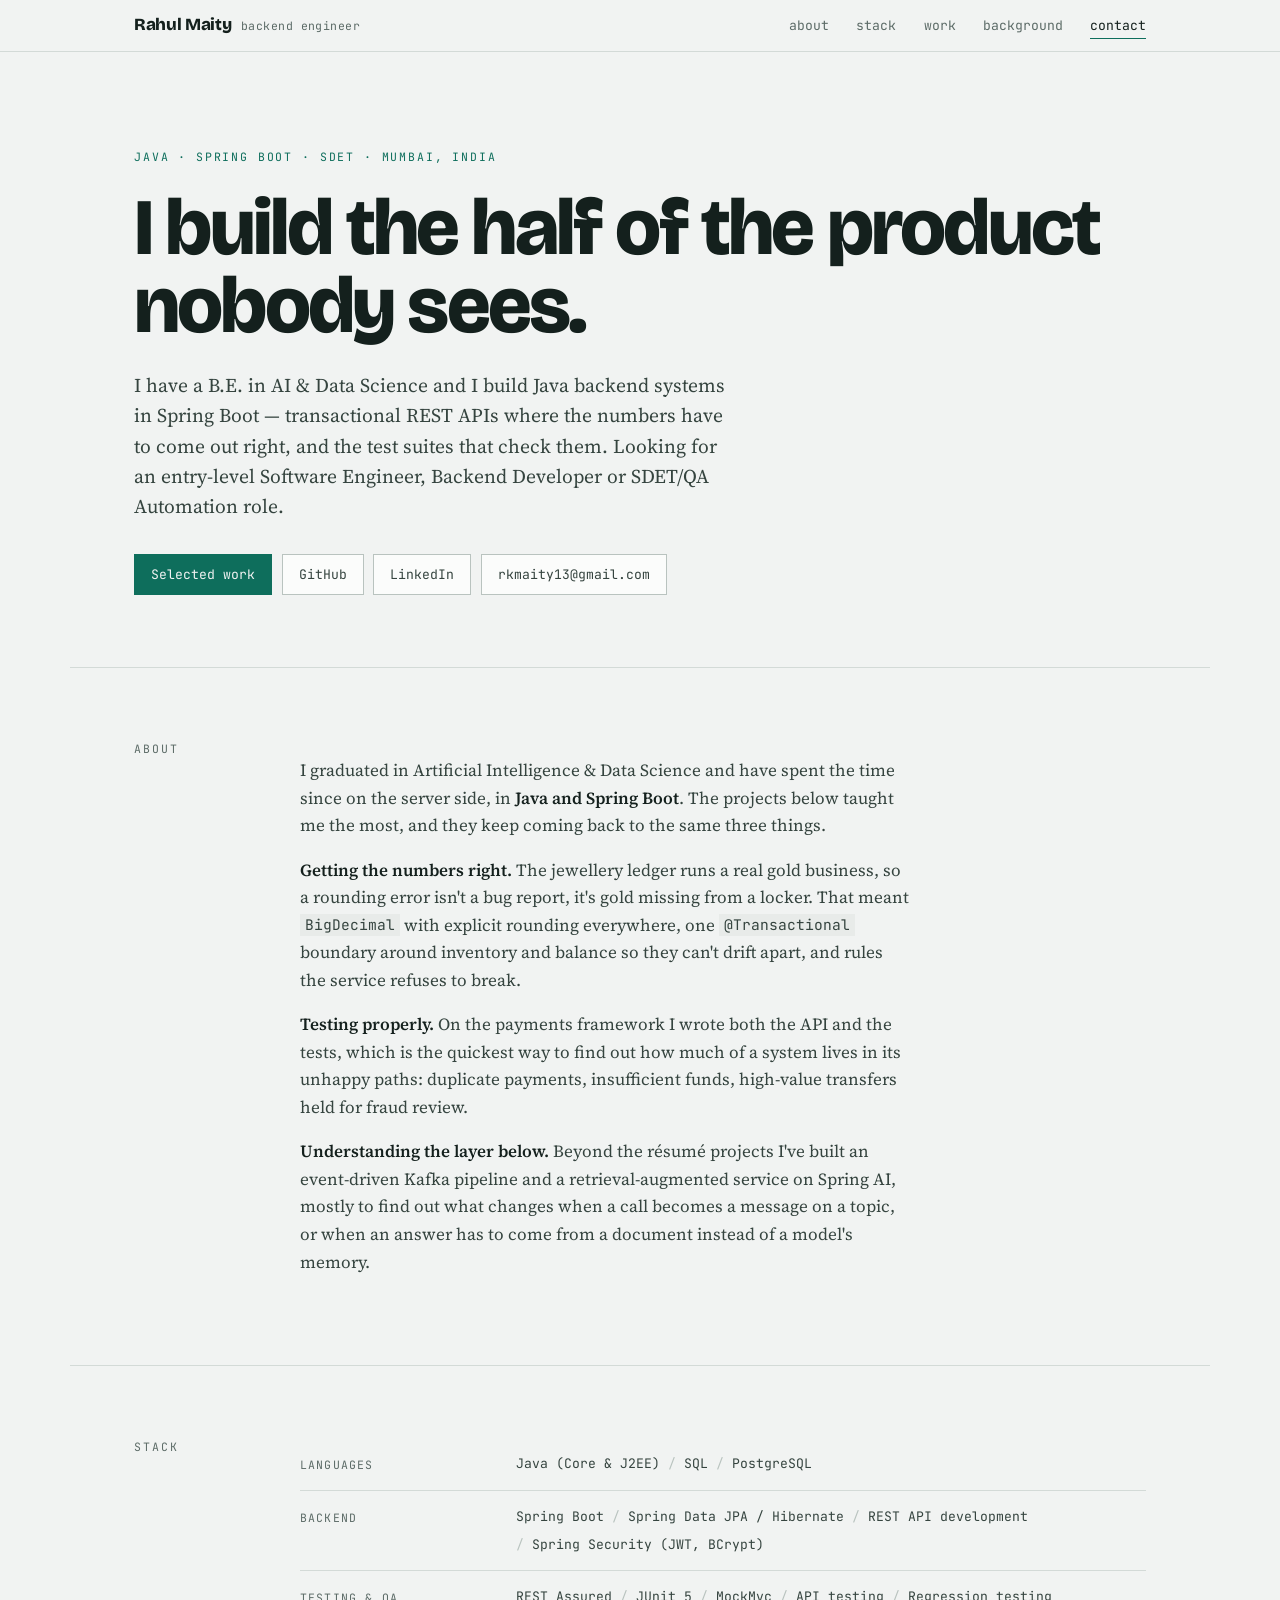
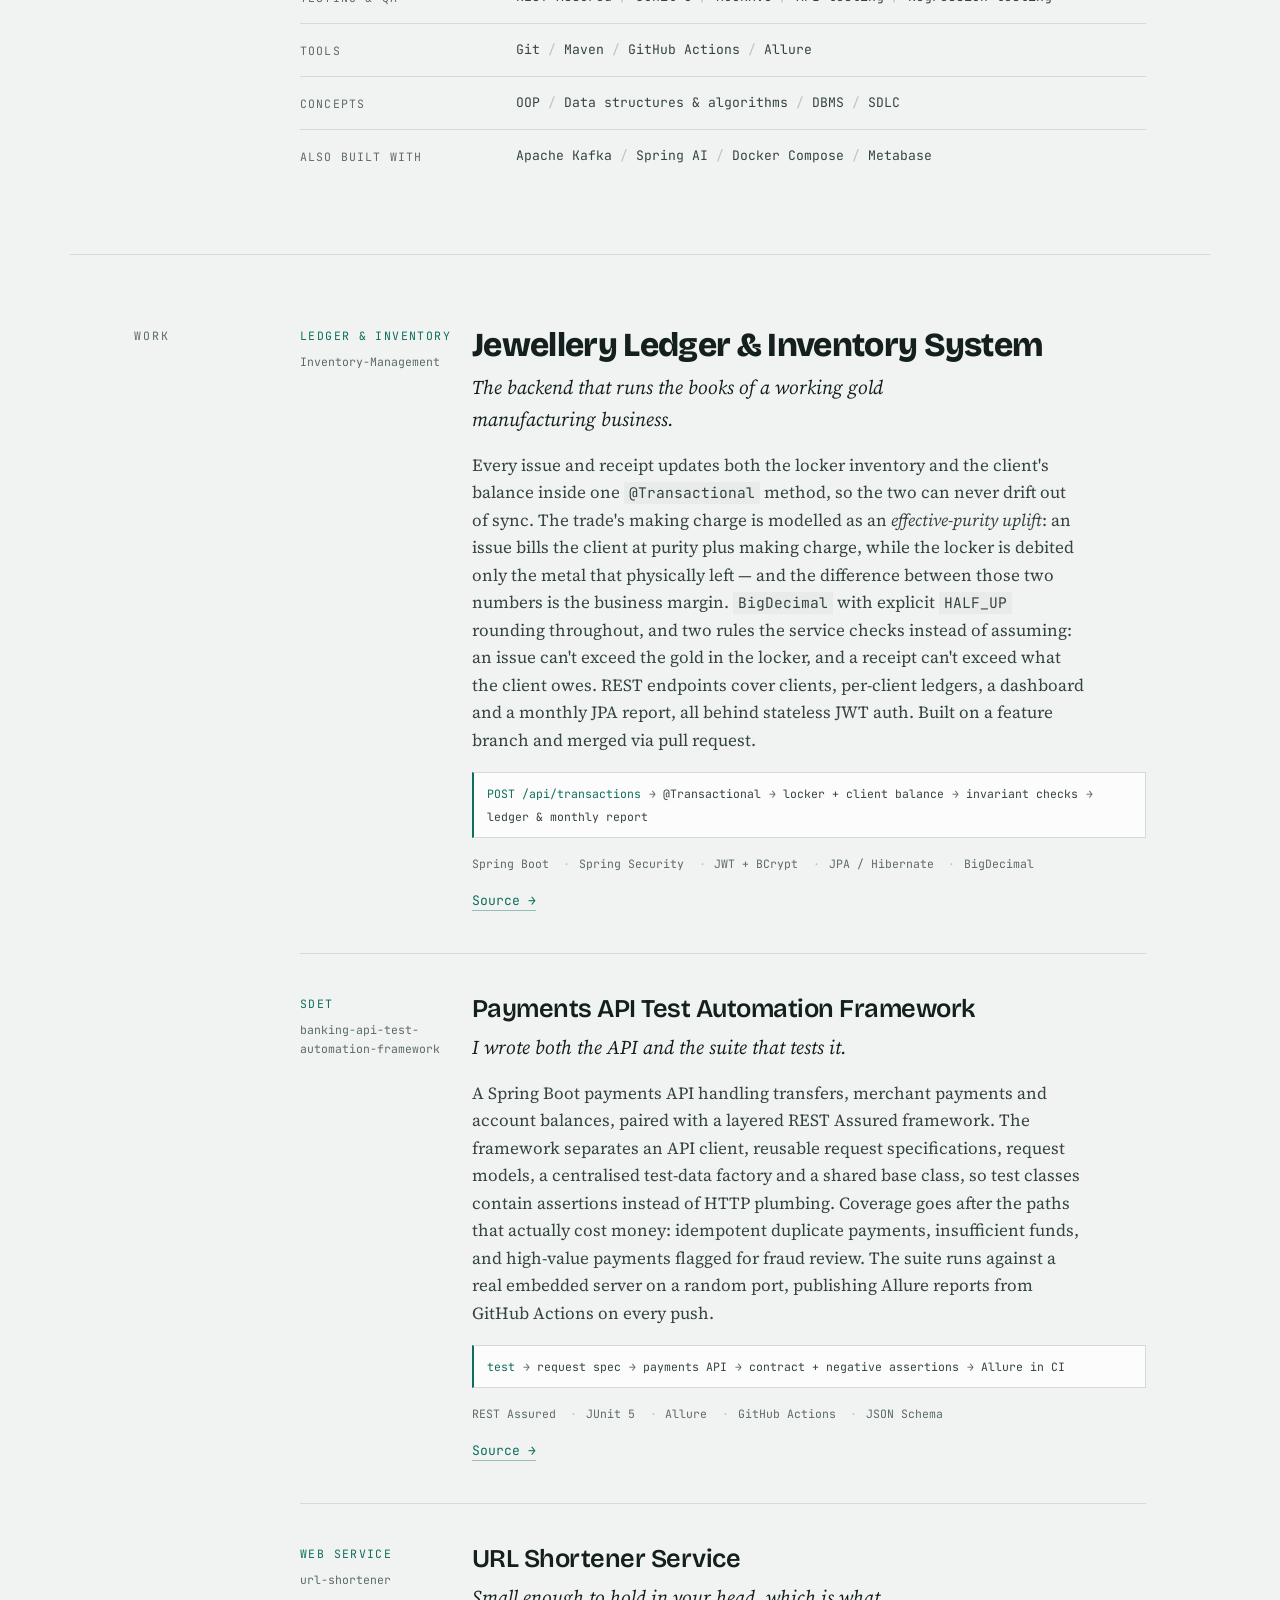
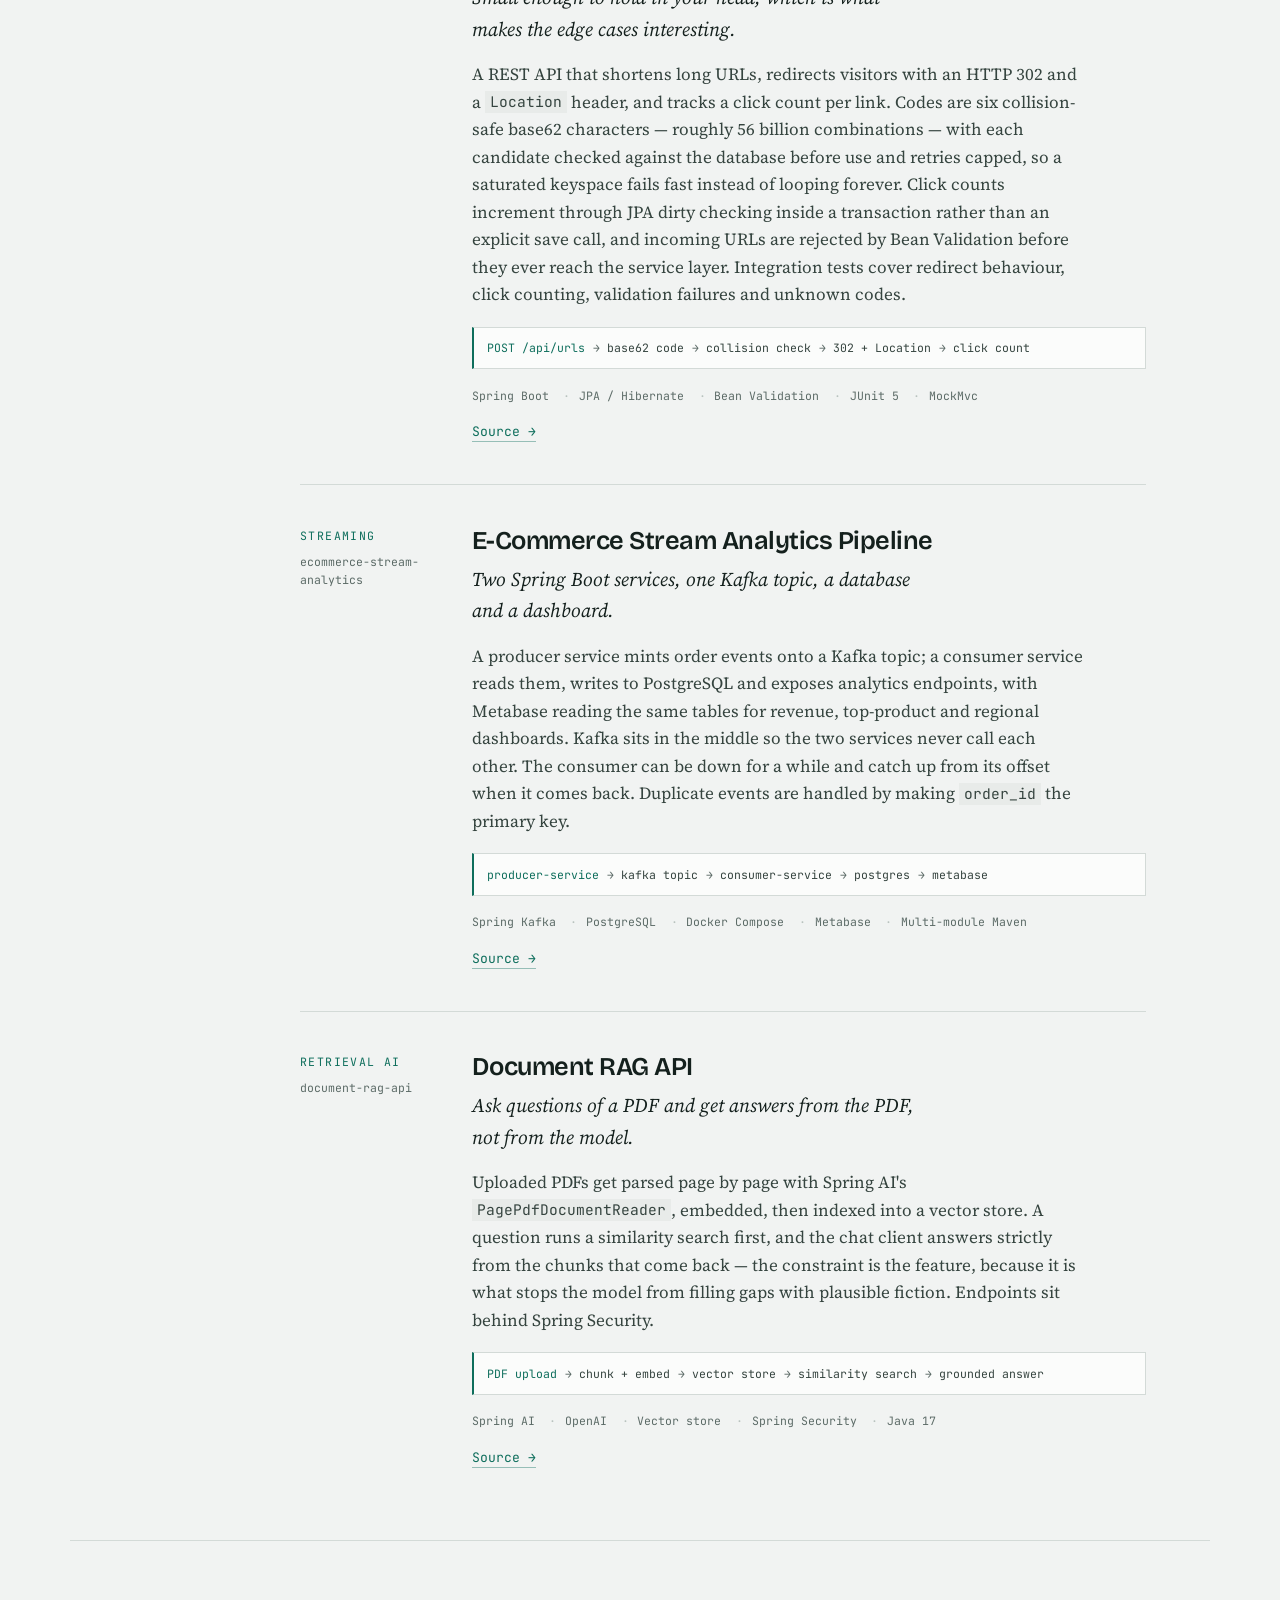
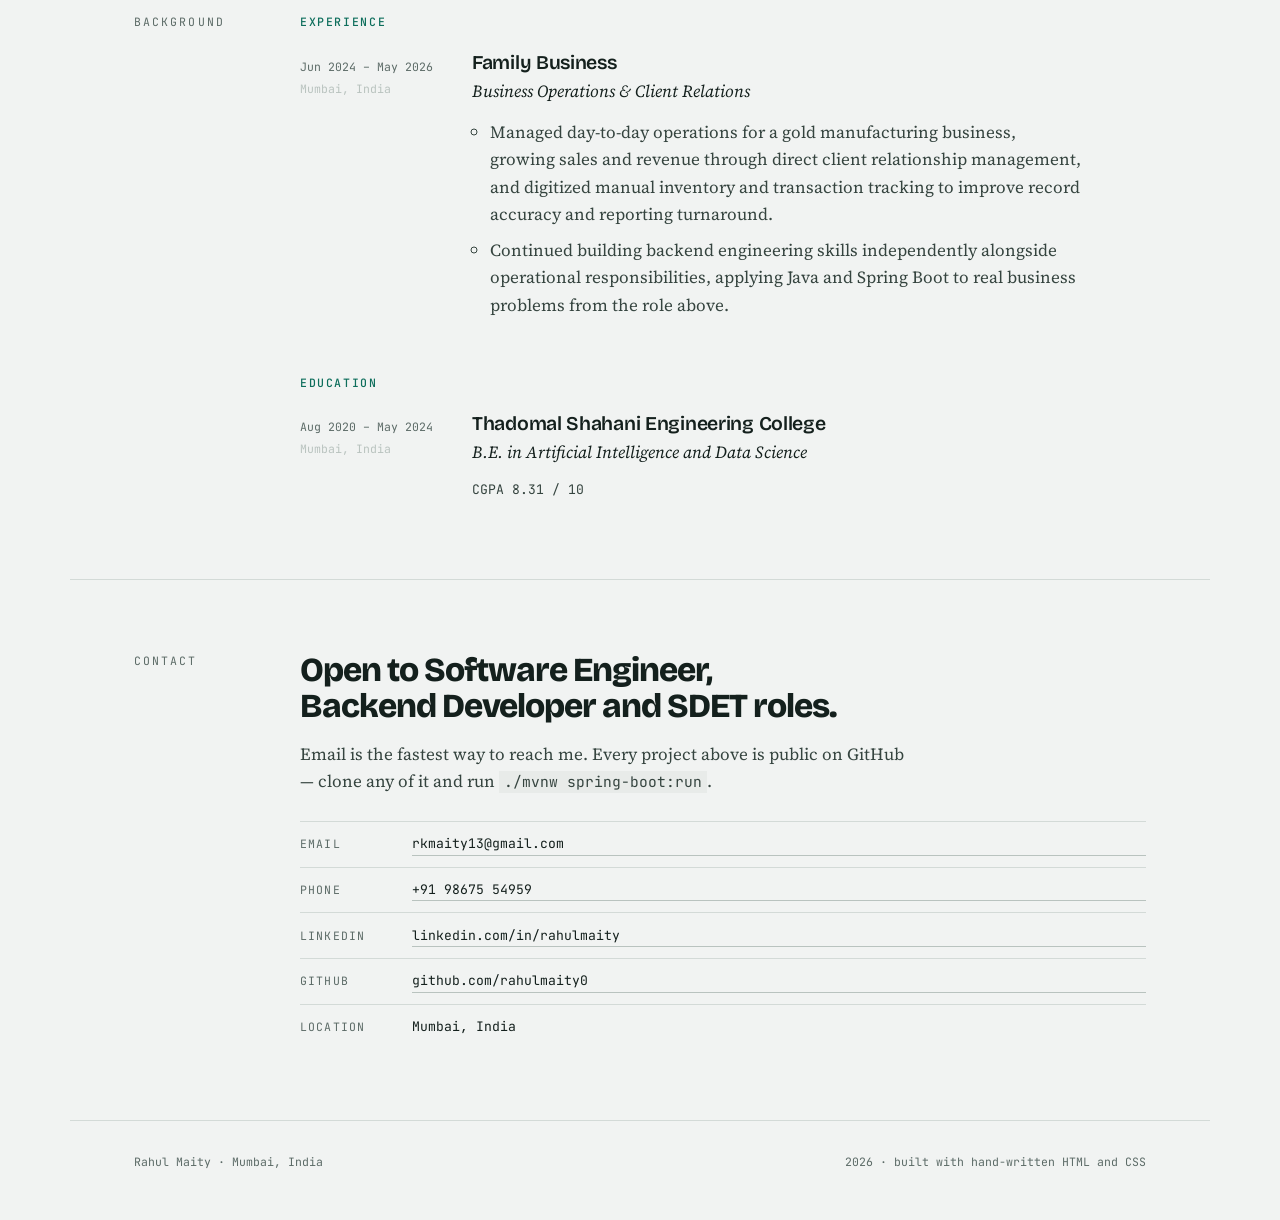
==== alt-pine/index.html @ 922d9714 "Portfolio website Static site - HTML, CSS and a little JavaScript, no build step. Dark by default wi" ====
<!doctype html>
<html lang="en">
<head>
<meta charset="utf-8">
<meta name="viewport" content="width=device-width, initial-scale=1">
<title>Rahul Maity — Backend Engineer</title>
<meta name="description" content="Rahul Maity — B.E. in AI &amp; Data Science, Mumbai. Java and Spring Boot backend systems, REST APIs, and the REST Assured test frameworks that verify them. Seeking Software Engineer, Backend Developer or SDET roles.">
<meta property="og:title" content="Rahul Maity — Backend Engineer">
<meta property="og:description" content="Java · Spring Boot · REST APIs · SDET. Selected backend and test-automation work.">
<meta property="og:type" content="website">
<link rel="preconnect" href="https://fonts.googleapis.com">
<link rel="preconnect" href="https://fonts.gstatic.com" crossorigin>
<link rel="stylesheet" href="https://fonts.googleapis.com/css2?family=Bricolage+Grotesque:opsz,wght@12..96,600;12..96,800&family=Source+Serif+4:ital,opsz,wght@0,8..60,400;0,8..60,600;1,8..60,400&family=JetBrains+Mono:wght@400;500;700&display=swap">
<link rel="stylesheet" href="styles.css">
</head>
<body>
<a class="skip" href="#work">Skip to work</a>

<header class="topbar">
  <div class="topbar-inner">
    <a class="mark" href="#top"><span class="mark-name">Rahul Maity</span>
<span class="mark-role">backend engineer</span></a>
    <nav class="nav" aria-label="Sections">
      <a href="#about">about</a>
      <a href="#stack" class="nav-optional">stack</a>
      <a href="#work">work</a>
      <a href="#background">background</a>
      <a href="#contact">contact</a>
    </nav>
  </div>
</header>

<main id="top">

  <!-- ───────────────────────── hero ───────────────────────── -->
  <section class="hero">
    <div class="hero-copy">
      <p class="eyebrow">Java &middot; Spring Boot &middot; SDET &middot; Mumbai, India</p>
      <h1>I build the half of the product<br>nobody sees.</h1>
      <p class="lede">I have a B.E. in AI &amp; Data Science and I build Java backend systems in Spring Boot &mdash; transactional REST APIs where the numbers have to come out right, and the test suites that check them. Looking for an entry-level Software Engineer, Backend Developer or SDET/QA Automation role.</p>
      <div class="cta">
        <a class="btn btn-primary" href="#work">Selected work</a>
        <a class="btn" href="https://github.com/rahulmaity0" rel="noopener">GitHub</a>
        <a class="btn" href="https://linkedin.com/in/rahulmaity" rel="noopener">LinkedIn</a>
        <a class="btn" href="mailto:rkmaity13@gmail.com">rkmaity13@gmail.com</a>
      </div>
    </div>

  </section>

  <!-- ───────────────────────── about ───────────────────────── -->
  <section class="band" id="about">
    <p class="spine">About</p>
    <div class="band-body prose">
      <p>I graduated in Artificial Intelligence &amp; Data Science and have spent the time since on the server side, in <strong>Java and Spring Boot</strong>. The projects below taught me the most, and they keep coming back to the same three things.</p>
      <p><strong>Getting the numbers right.</strong> The jewellery ledger runs a real gold business, so a rounding error isn't a bug report, it's gold missing from a locker. That meant <code>BigDecimal</code> with explicit rounding everywhere, one <code>@Transactional</code> boundary around inventory and balance so they can't drift apart, and rules the service refuses to break.</p>
      <p><strong>Testing properly.</strong> On the payments framework I wrote both the API and the tests, which is the quickest way to find out how much of a system lives in its unhappy paths: duplicate payments, insufficient funds, high-value transfers held for fraud review.</p>
      <p><strong>Understanding the layer below.</strong> Beyond the résumé projects I've built an event-driven Kafka pipeline and a retrieval-augmented service on Spring AI, mostly to find out what changes when a call becomes a message on a topic, or when an answer has to come from a document instead of a model's memory.</p>
    </div>
  </section>

  <!-- ───────────────────────── stack ───────────────────────── -->
  <section class="band" id="stack">
    <p class="spine">Stack</p>
    <div class="band-body">
      <dl class="stack">
        <div class="stack-group">
          <dt>Languages</dt>
          <dd><span>Java (Core &amp; J2EE)</span>
<span>SQL</span>
<span>PostgreSQL</span></dd>
        </div>
        <div class="stack-group">
          <dt>Backend</dt>
          <dd><span>Spring Boot</span>
<span>Spring Data JPA / Hibernate</span>
<span>REST API development</span>
<span>Spring Security (JWT, BCrypt)</span></dd>
        </div>
        <div class="stack-group">
          <dt>Testing &amp; QA</dt>
          <dd><span>REST Assured</span>
<span>JUnit 5</span>
<span>MockMvc</span>
<span>API testing</span>
<span>Regression testing</span></dd>
        </div>
        <div class="stack-group">
          <dt>Tools</dt>
          <dd><span>Git</span>
<span>Maven</span>
<span>GitHub Actions</span>
<span>Allure</span></dd>
        </div>
        <div class="stack-group">
          <dt>Concepts</dt>
          <dd><span>OOP</span>
<span>Data structures &amp; algorithms</span>
<span>DBMS</span>
<span>SDLC</span></dd>
        </div>
        <div class="stack-group">
          <dt>Also built with</dt>
          <dd><span>Apache Kafka</span>
<span>Spring AI</span>
<span>Docker Compose</span>
<span>Metabase</span></dd>
        </div>
      </dl>
    </div>
  </section>

  <!-- ───────────────────────── work ───────────────────────── -->
  <section class="band band-work" id="work">
    <p class="spine">Work</p>
    <div class="band-body">
      <ol class="records">

        <li class="record record-lead">
          <div class="record-meta">
            <span class="domain">Ledger &amp; inventory</span>
            <span class="repo">Inventory-Management</span>
          </div>
          <div class="record-main">
            <h2>Jewellery Ledger &amp; Inventory System</h2>
            <p class="record-role">The backend that runs the books of a working gold manufacturing business.</p>
            <p class="prose">Every issue and receipt updates both the locker inventory and the client's balance inside one <code>@Transactional</code> method, so the two can never drift out of sync. The trade's making charge is modelled as an <em>effective-purity uplift</em>: an issue bills the client at purity plus making charge, while the locker is debited only the metal that physically left &mdash; and the difference between those two numbers is the business margin. <code>BigDecimal</code> with explicit <code>HALF_UP</code> rounding throughout, and two rules the service checks instead of assuming: an issue can't exceed the gold in the locker, and a receipt can't exceed what the client owes. REST endpoints cover clients, per-client ledgers, a dashboard and a monthly JPA report, all behind stateless JWT auth. Built on a feature branch and merged via pull request.</p>
            <p class="flow"><span>POST /api/transactions</span>
<span>@Transactional</span>
<span>locker + client balance</span>
<span>invariant checks</span>
<span>ledger &amp; monthly report</span></p>
            <ul class="tags"><li>Spring Boot</li><li>Spring Security</li><li>JWT + BCrypt</li><li>JPA / Hibernate</li><li>BigDecimal</li></ul>
            <p class="links"><a href="https://github.com/rahulmaity0/Inventory-Management" rel="noopener">Source &rarr;</a></p>
          </div>
        </li>

        <li class="record">
          <div class="record-meta">
            <span class="domain">SDET</span>
            <span class="repo">banking-api-test-automation-framework</span>
          </div>
          <div class="record-main">
            <h2>Payments API Test Automation Framework</h2>
            <p class="record-role">I wrote both the API and the suite that tests it.</p>
            <p class="prose">A Spring Boot payments API handling transfers, merchant payments and account balances, paired with a layered REST Assured framework. The framework separates an API client, reusable request specifications, request models, a centralised test-data factory and a shared base class, so test classes contain assertions instead of HTTP plumbing. Coverage goes after the paths that actually cost money: idempotent duplicate payments, insufficient funds, and high-value payments flagged for fraud review. The suite runs against a real embedded server on a random port, publishing Allure reports from GitHub Actions on every push.</p>
            <p class="flow"><span>test</span>
<span>request spec</span>
<span>payments API</span>
<span>contract + negative assertions</span>
<span>Allure in CI</span></p>
            <ul class="tags"><li>REST Assured</li><li>JUnit 5</li><li>Allure</li><li>GitHub Actions</li><li>JSON Schema</li></ul>
            <p class="links"><a href="https://github.com/rahulmaity0/banking-api-test-automation-framework" rel="noopener">Source &rarr;</a></p>
          </div>
        </li>

        <li class="record">
          <div class="record-meta">
            <span class="domain">Web service</span>
            <span class="repo">url-shortener</span>
          </div>
          <div class="record-main">
            <h2>URL Shortener Service</h2>
            <p class="record-role">Small enough to hold in your head, which is what makes the edge cases interesting.</p>
            <p class="prose">A REST API that shortens long URLs, redirects visitors with an HTTP 302 and a <code>Location</code> header, and tracks a click count per link. Codes are six collision-safe base62 characters &mdash; roughly 56 billion combinations &mdash; with each candidate checked against the database before use and retries capped, so a saturated keyspace fails fast instead of looping forever. Click counts increment through JPA dirty checking inside a transaction rather than an explicit save call, and incoming URLs are rejected by Bean Validation before they ever reach the service layer. Integration tests cover redirect behaviour, click counting, validation failures and unknown codes.</p>
            <p class="flow"><span>POST /api/urls</span>
<span>base62 code</span>
<span>collision check</span>
<span>302 + Location</span>
<span>click count</span></p>
            <ul class="tags"><li>Spring Boot</li><li>JPA / Hibernate</li><li>Bean Validation</li><li>JUnit 5</li><li>MockMvc</li></ul>
            <p class="links"><a href="https://github.com/rahulmaity0/url-shortener" rel="noopener">Source &rarr;</a></p>
          </div>
        </li>

        <li class="record">
          <div class="record-meta">
            <span class="domain">Streaming</span>
            <span class="repo">ecommerce-stream-analytics</span>
          </div>
          <div class="record-main">
            <h2>E-Commerce Stream Analytics Pipeline</h2>
            <p class="record-role">Two Spring Boot services, one Kafka topic, a database and a dashboard.</p>
            <p class="prose">A producer service mints order events onto a Kafka topic; a consumer service reads them, writes to PostgreSQL and exposes analytics endpoints, with Metabase reading the same tables for revenue, top-product and regional dashboards. Kafka sits in the middle so the two services never call each other. The consumer can be down for a while and catch up from its offset when it comes back. Duplicate events are handled by making <code>order_id</code> the primary key.</p>
            <p class="flow"><span>producer-service</span>
<span>kafka topic</span>
<span>consumer-service</span>
<span>postgres</span>
<span>metabase</span></p>
            <ul class="tags"><li>Spring Kafka</li><li>PostgreSQL</li><li>Docker Compose</li><li>Metabase</li><li>Multi-module Maven</li></ul>
            <p class="links"><a href="https://github.com/rahulmaity0/ecommerce-stream-analytics" rel="noopener">Source &rarr;</a></p>
          </div>
        </li>

        <li class="record">
          <div class="record-meta">
            <span class="domain">Retrieval AI</span>
            <span class="repo">document-rag-api</span>
          </div>
          <div class="record-main">
            <h2>Document RAG API</h2>
            <p class="record-role">Ask questions of a PDF and get answers from the PDF, not from the model.</p>
            <p class="prose">Uploaded PDFs get parsed page by page with Spring AI's <code>PagePdfDocumentReader</code>, embedded, then indexed into a vector store. A question runs a similarity search first, and the chat client answers strictly from the chunks that come back &mdash; the constraint is the feature, because it is what stops the model from filling gaps with plausible fiction. Endpoints sit behind Spring Security.</p>
            <p class="flow"><span>PDF upload</span>
<span>chunk + embed</span>
<span>vector store</span>
<span>similarity search</span>
<span>grounded answer</span></p>
            <ul class="tags"><li>Spring AI</li><li>OpenAI</li><li>Vector store</li><li>Spring Security</li><li>Java 17</li></ul>
            <p class="links"><a href="https://github.com/rahulmaity0/document-rag-api" rel="noopener">Source &rarr;</a></p>
          </div>
        </li>

      </ol>
    </div>
  </section>

  <!-- ───────────────────────── background ───────────────────────── -->
  <section class="band" id="background">
    <p class="spine">Background</p>
    <div class="band-body">

      <div class="group">
        <h2 class="group-label">Experience</h2>
        <ul class="entries">
          <li class="entry">
            <p class="entry-when">Jun 2024 &ndash; May 2026<br><span class="entry-place">Mumbai, India</span></p>
            <div class="entry-main">
              <h3>Family Business</h3>
              <p class="entry-sub">Business Operations &amp; Client Relations</p>
              <ul>
                <li>Managed day-to-day operations for a gold manufacturing business, growing sales and revenue through direct client relationship management, and digitized manual inventory and transaction tracking to improve record accuracy and reporting turnaround.</li>
                <li>Continued building backend engineering skills independently alongside operational responsibilities, applying Java and Spring Boot to real business problems from the role above.</li>
              </ul>
            </div>
          </li>
        </ul>
      </div>

      <div class="group">
        <h2 class="group-label">Education</h2>
        <ul class="entries">
          <li class="entry">
            <p class="entry-when">Aug 2020 &ndash; May 2024<br><span class="entry-place">Mumbai, India</span></p>
            <div class="entry-main">
              <h3>Thadomal Shahani Engineering College</h3>
              <p class="entry-sub">B.E. in Artificial Intelligence and Data Science</p>
              <p class="entry-note">CGPA 8.31 / 10</p>
            </div>
          </li>
        </ul>
      </div>

    </div>
  </section>

  <!-- ───────────────────────── contact ───────────────────────── -->
  <section class="band band-contact" id="contact">
    <p class="spine">Contact</p>
    <div class="band-body">
      <h2 class="contact-head">Open to Software Engineer, Backend Developer and SDET roles.</h2>
      <p class="prose">Email is the fastest way to reach me. Every project above is public on GitHub &mdash; clone any of it and run <code>./mvnw spring-boot:run</code>.</p>
      <ul class="contact-list">
        <li><span>Email</span><a href="mailto:rkmaity13@gmail.com">rkmaity13@gmail.com</a></li>
        <li><span>Phone</span><a href="tel:+919867554959">+91 98675 54959</a></li>
        <li><span>LinkedIn</span><a href="https://linkedin.com/in/rahulmaity" rel="noopener">linkedin.com/in/rahulmaity</a></li>
        <li><span>GitHub</span><a href="https://github.com/rahulmaity0" rel="noopener">github.com/rahulmaity0</a></li>
        <li><span>Location</span>
<span class="plain">Mumbai, India</span></li>
      </ul>
    </div>
  </section>

</main>

<footer class="foot">
  <p>Rahul Maity &middot; Mumbai, India</p>
  <p><span id="year">2026</span> &middot; built with hand-written HTML and CSS</p>
</footer>

<script src="main.js"></script>
</body>
</html>
---- alt-pine/styles.css ----
/* ==========================================================================
   Rahul Maity — portfolio
   Palette: cool pine neutrals, one deep pine accent, one amber signal.
   Type:    Bricolage Grotesque (display) / Source Serif 4 (prose) / JetBrains Mono (data)
   ========================================================================== */

:root {
  /* light theme — complete token set, redefined (only) in the blocks below */
  --ground:      #f1f3f2;
  --surface:     #fbfcfb;
  --surface-alt: #e8ebe9;
  --ink:         #14201d;
  --ink-soft:    #35443f;
  --muted:       #5c6b67;
  --line:        #d3dad7;
  --line-strong: #b9c3bf;
  --accent:      #0e6e5c;
  --accent-soft: #d9ece6;
  --signal:      #a8660a;
  --focus:       #0e6e5c;

  --ff-display: "Bricolage Grotesque", "Helvetica Neue", Arial, sans-serif;
  --ff-prose:   "Source Serif 4", Georgia, "Times New Roman", serif;
  --ff-mono:    "JetBrains Mono", ui-monospace, SFMono-Regular, Menlo, monospace;

  --fs-xs:   0.72rem;
  --fs-sm:   0.82rem;
  --fs-base: 1.0625rem;
  --fs-lg:   1.22rem;
  --fs-xl:   1.6rem;
  --fs-2xl:  2.1rem;
  --fs-hero: clamp(2.6rem, 7.2vw, 5rem);

  --gutter: clamp(1.25rem, 5vw, 4.5rem);
  --maxw:   1140px;
  --spine:  118px;
}

@media (prefers-color-scheme: dark) {
  :root:not([data-theme="light"]) {
    --ground:      #0f1513;
    --surface:     #161d1b;
    --surface-alt: #1d2624;
    --ink:         #e7ece9;
    --ink-soft:    #c3ccc8;
    --muted:       #93a29d;
    --line:        #263230;
    --line-strong: #37453f;
    --accent:      #4ecba5;
    --accent-soft: #17332c;
    --signal:      #e0a13c;
    --focus:       #4ecba5;
  }
}

:root[data-theme="dark"] {
  --ground:      #0f1513;
  --surface:     #161d1b;
  --surface-alt: #1d2624;
  --ink:         #e7ece9;
  --ink-soft:    #c3ccc8;
  --muted:       #93a29d;
  --line:        #263230;
  --line-strong: #37453f;
  --accent:      #4ecba5;
  --accent-soft: #17332c;
  --signal:      #e0a13c;
  --focus:       #4ecba5;
}

*, *::before, *::after { box-sizing: border-box; }

html { -webkit-text-size-adjust: 100%; scroll-behavior: smooth; }
@media (prefers-reduced-motion: reduce) {
  html { scroll-behavior: auto; }
  *, *::before, *::after { animation-duration: .001ms !important; transition-duration: .001ms !important; }
}

body {
  margin: 0;
  background: var(--ground);
  color: var(--ink);
  font-family: var(--ff-prose);
  font-size: var(--fs-base);
  line-height: 1.62;
  -webkit-font-smoothing: antialiased;
}

a { color: inherit; }
code { font-family: var(--ff-mono); font-size: 0.86em; }
:focus-visible { outline: 2px solid var(--focus); outline-offset: 3px; border-radius: 2px; }

.skip {
  position: absolute; left: -9999px; top: 0;
  background: var(--accent); color: var(--ground);
  padding: .6rem 1rem; font-family: var(--ff-mono); font-size: var(--fs-sm); z-index: 20;
}
.skip:focus { left: 0; }

/* ── top bar ─────────────────────────────────────────────────────────── */
.topbar {
  position: sticky; top: 0; z-index: 10;
  background: color-mix(in srgb, var(--ground) 88%, transparent);
  backdrop-filter: blur(10px);
  border-bottom: 1px solid var(--line);
}
.topbar-inner {
  max-width: var(--maxw); margin: 0 auto;
  padding: .7rem var(--gutter);
  display: flex; align-items: baseline; justify-content: space-between; gap: 1.5rem;
}
.mark { text-decoration: none; display: flex; align-items: baseline; gap: .6rem; flex-wrap: wrap; }
.mark-name { font-family: var(--ff-display); font-weight: 800; letter-spacing: -.02em; font-size: var(--fs-base); }
.mark-role { font-family: var(--ff-mono); font-size: var(--fs-xs); color: var(--muted); letter-spacing: .04em; }
.nav { display: flex; gap: clamp(.8rem, 2.5vw, 1.7rem); font-family: var(--ff-mono); font-size: var(--fs-sm); }
.nav a { color: var(--muted); text-decoration: none; padding-bottom: 2px; border-bottom: 1px solid transparent; transition: color .18s, border-color .18s; }
.nav a:hover, .nav a.is-current { color: var(--ink); border-bottom-color: var(--accent); }

/* Narrow screens: keep the bar to one short row. The name must not wrap, the
   role label is redundant next to it, and the nav scrolls rather than clips. */
@media (max-width: 700px) {
  .topbar-inner { gap: .75rem; padding: .6rem var(--gutter); }
  .mark { flex-wrap: nowrap; }
  .mark-name { white-space: nowrap; }
  .mark-role { display: none; }
  .nav { gap: .6rem; font-size: .7rem; overflow-x: auto; scrollbar-width: none; }
  .nav::-webkit-scrollbar { display: none; }
  .nav a { white-space: nowrap; }
  .nav-optional { display: none; }
}

/* ── hero ────────────────────────────────────────────────────────────── */
.hero {
  max-width: var(--maxw); margin: 0 auto;
  padding: clamp(3rem, 8vw, 6rem) var(--gutter) clamp(2.5rem, 6vw, 4.5rem);
  display: grid; gap: clamp(2rem, 5vw, 4rem);
  align-items: start;
}

.eyebrow {
  margin: 0 0 1.4rem; font-family: var(--ff-mono); font-size: var(--fs-xs);
  letter-spacing: .16em; text-transform: uppercase; color: var(--accent);
}
.hero h1 {
  margin: 0; font-family: var(--ff-display); font-weight: 800;
  font-size: var(--fs-hero); line-height: 0.98; letter-spacing: -.035em;
  text-wrap: balance;
}
.lede {
  margin: 1.6rem 0 0; max-width: 60ch; font-size: var(--fs-lg);
  line-height: 1.55; color: var(--ink-soft);
}
.cta { display: flex; flex-wrap: wrap; gap: .6rem; margin-top: 2rem; }
.btn {
  font-family: var(--ff-mono); font-size: var(--fs-sm); text-decoration: none;
  padding: .55rem 1rem; border: 1px solid var(--line-strong); color: var(--ink-soft);
  background: var(--surface); transition: border-color .18s, color .18s, background .18s;
}
.btn:hover { border-color: var(--accent); color: var(--accent); }
.btn-primary { background: var(--accent); border-color: var(--accent); color: var(--ground); }
.btn-primary:hover { background: var(--ink); border-color: var(--ink); color: var(--ground); }

/* ── generic band: sticky mono spine + content column ────────────────── */
.band {
  max-width: var(--maxw); margin: 0 auto;
  padding: clamp(2.5rem, 6vw, 4.5rem) var(--gutter);
  display: grid; gap: clamp(1.2rem, 4vw, 3rem);
  grid-template-columns: var(--spine) minmax(0, 1fr);
  border-top: 1px solid var(--line);
}
@media (max-width: 760px) { .band { grid-template-columns: 1fr; } }

.spine {
  margin: 0; align-self: start; position: sticky; top: 4.5rem;
  font-family: var(--ff-mono); font-size: var(--fs-xs);
  letter-spacing: .18em; text-transform: uppercase; color: var(--muted);
}
.band-body { min-width: 0; }

.prose { margin: 0 0 1.1rem; max-width: 68ch; color: var(--ink-soft); }
.prose:last-child { margin-bottom: 0; }
.prose strong { color: var(--ink); font-weight: 600; }
.prose code { background: var(--surface-alt); padding: .1em .35em; }

/* ── stack ───────────────────────────────────────────────────────────── */
.stack { margin: 0; display: flex; flex-direction: column; }
.stack-group {
  display: grid; grid-template-columns: minmax(0, 12rem) minmax(0, 1fr);
  gap: .6rem 1.5rem; padding: .95rem 0; border-bottom: 1px solid var(--line);
}
.stack-group:last-child { border-bottom: 0; }
@media (max-width: 640px) { .stack-group { grid-template-columns: 1fr; } }
.stack dt {
  font-family: var(--ff-mono); font-size: var(--fs-xs); letter-spacing: .1em;
  text-transform: uppercase; color: var(--muted); padding-top: .18rem;
}
.stack dd { margin: 0; display: flex; flex-wrap: wrap; gap: .4rem .5rem; }
.stack dd span { font-family: var(--ff-mono); font-size: var(--fs-sm); color: var(--ink-soft); }
.stack dd span + span::before { content: "/"; color: var(--line-strong); margin-right: .5rem; }

/* ── work records ────────────────────────────────────────────────────── */
.records { list-style: none; margin: 0; padding: 0; }
.record {
  display: grid; grid-template-columns: minmax(0, 9.5rem) minmax(0, 1fr);
  gap: .8rem 1.25rem;
  padding: clamp(1.8rem, 4vw, 2.6rem) 0;
  border-bottom: 1px solid var(--line);
}
.record:first-child { padding-top: 0; }
.record:last-child { border-bottom: 0; padding-bottom: 0; }
@media (max-width: 760px) { .record { grid-template-columns: 1fr; } }

.record-meta { display: flex; flex-direction: column; gap: .45rem; }
.domain {
  font-family: var(--ff-mono); font-size: var(--fs-xs); letter-spacing: .12em;
  text-transform: uppercase; color: var(--accent);
}
.repo { font-family: var(--ff-mono); font-size: var(--fs-xs); color: var(--muted); overflow-wrap: anywhere; }

.record-main { min-width: 0; }
.record h2 {
  margin: 0; font-family: var(--ff-display); font-weight: 600;
  font-size: var(--fs-xl); line-height: 1.12; letter-spacing: -.02em; text-wrap: balance;
}
.record-lead h2 { font-weight: 800; font-size: var(--fs-2xl); }
.record-role {
  margin: .5rem 0 1rem; font-family: var(--ff-prose); font-style: italic;
  font-size: var(--fs-lg); color: var(--ink); max-width: 46ch;
}

.flow {
  margin: 1.1rem 0;
  padding: .55rem .8rem;
  border: 1px solid var(--line);
  border-left: 2px solid var(--accent);
  background: var(--surface);
  font-family: var(--ff-mono);
  font-size: var(--fs-xs);
  line-height: 2;
  color: var(--ink-soft);
  overflow-x: auto;
}
.flow span { display: inline-block; white-space: nowrap; }
.flow span:first-child { color: var(--accent); }
.flow span:not(:last-child)::after { content: "\2192"; color: var(--muted); margin-left: .5rem; }

.tags { list-style: none; display: flex; flex-wrap: wrap; gap: .35rem .9rem; margin: 0 0 1rem; padding: 0; }
.tags li { font-family: var(--ff-mono); font-size: var(--fs-xs); color: var(--muted); }
.tags li::before { content: "·"; margin-right: .55rem; color: var(--line-strong); }
.tags li:first-child::before { content: none; }

.links { margin: 0; font-family: var(--ff-mono); font-size: var(--fs-sm); }
.links a {
  text-decoration: none; color: var(--accent);
  border-bottom: 1px solid color-mix(in srgb, var(--accent) 40%, transparent);
  padding-bottom: 1px; transition: border-color .18s;
}
.links a:hover { border-bottom-color: var(--accent); }


/* ── background: experience + education ──────────────────────────────── */
.group + .group { margin-top: clamp(2rem, 4vw, 3rem); }
.group-label {
  margin: 0 0 1.2rem; font-family: var(--ff-mono); font-size: var(--fs-xs);
  letter-spacing: .14em; text-transform: uppercase; color: var(--accent); font-weight: 500;
}

.entries { list-style: none; margin: 0; padding: 0; }
.entry {
  display: grid; grid-template-columns: minmax(0, 9.5rem) minmax(0, 1fr);
  gap: .6rem 1.25rem; padding: 0 0 .4rem;
}
@media (max-width: 760px) { .entry { grid-template-columns: 1fr; } }

.entry-when {
  margin: .3rem 0 0; font-family: var(--ff-mono); font-size: var(--fs-xs);
  color: var(--muted); line-height: 1.9; font-variant-numeric: tabular-nums;
}
.entry-place { color: var(--line-strong); }
.entry-main { min-width: 0; }
.entry h3 {
  margin: 0; font-family: var(--ff-display); font-weight: 600;
  font-size: var(--fs-lg); letter-spacing: -.015em; line-height: 1.2;
}
.entry-sub { margin: .25rem 0 .8rem; font-style: italic; color: var(--ink); }
.entry-main ul { margin: 0; padding-left: 1.1rem; max-width: 68ch; color: var(--ink-soft); }
.entry-main li { margin-bottom: .5rem; }
.entry-main li:last-child { margin-bottom: 0; }
.entry-note {
  margin: 0; font-family: var(--ff-mono); font-size: var(--fs-sm); color: var(--ink-soft);
  font-variant-numeric: tabular-nums;
}

/* ── contact ─────────────────────────────────────────────────────────── */
.contact-head {
  margin: 0 0 1rem; font-family: var(--ff-display); font-weight: 800;
  font-size: var(--fs-2xl); line-height: 1.08; letter-spacing: -.03em; text-wrap: balance;
}
.contact-list { list-style: none; margin: 1.6rem 0 0; padding: 0; display: flex; flex-direction: column; }
.contact-list li {
  display: grid; grid-template-columns: 6rem minmax(0, 1fr); gap: 1rem;
  padding: .7rem 0; border-top: 1px solid var(--line); align-items: baseline;
}
.contact-list span {
  font-family: var(--ff-mono); font-size: var(--fs-xs); letter-spacing: .1em;
  text-transform: uppercase; color: var(--muted);
}
.contact-list a { font-family: var(--ff-mono); font-size: var(--fs-sm); color: var(--ink); text-decoration: none; border-bottom: 1px solid var(--line-strong); overflow-wrap: anywhere; }
.contact-list a:hover { color: var(--accent); border-bottom-color: var(--accent); }
.contact-list .plain { font-family: var(--ff-mono); font-size: var(--fs-sm); color: var(--ink); letter-spacing: 0; text-transform: none; }

/* ── footer ──────────────────────────────────────────────────────────── */
.foot {
  max-width: var(--maxw); margin: 0 auto;
  padding: 2rem var(--gutter) 3rem;
  border-top: 1px solid var(--line);
  display: flex; flex-wrap: wrap; justify-content: space-between; gap: .5rem 2rem;
  font-family: var(--ff-mono); font-size: var(--fs-xs); color: var(--muted);
}
.foot p { margin: 0; }
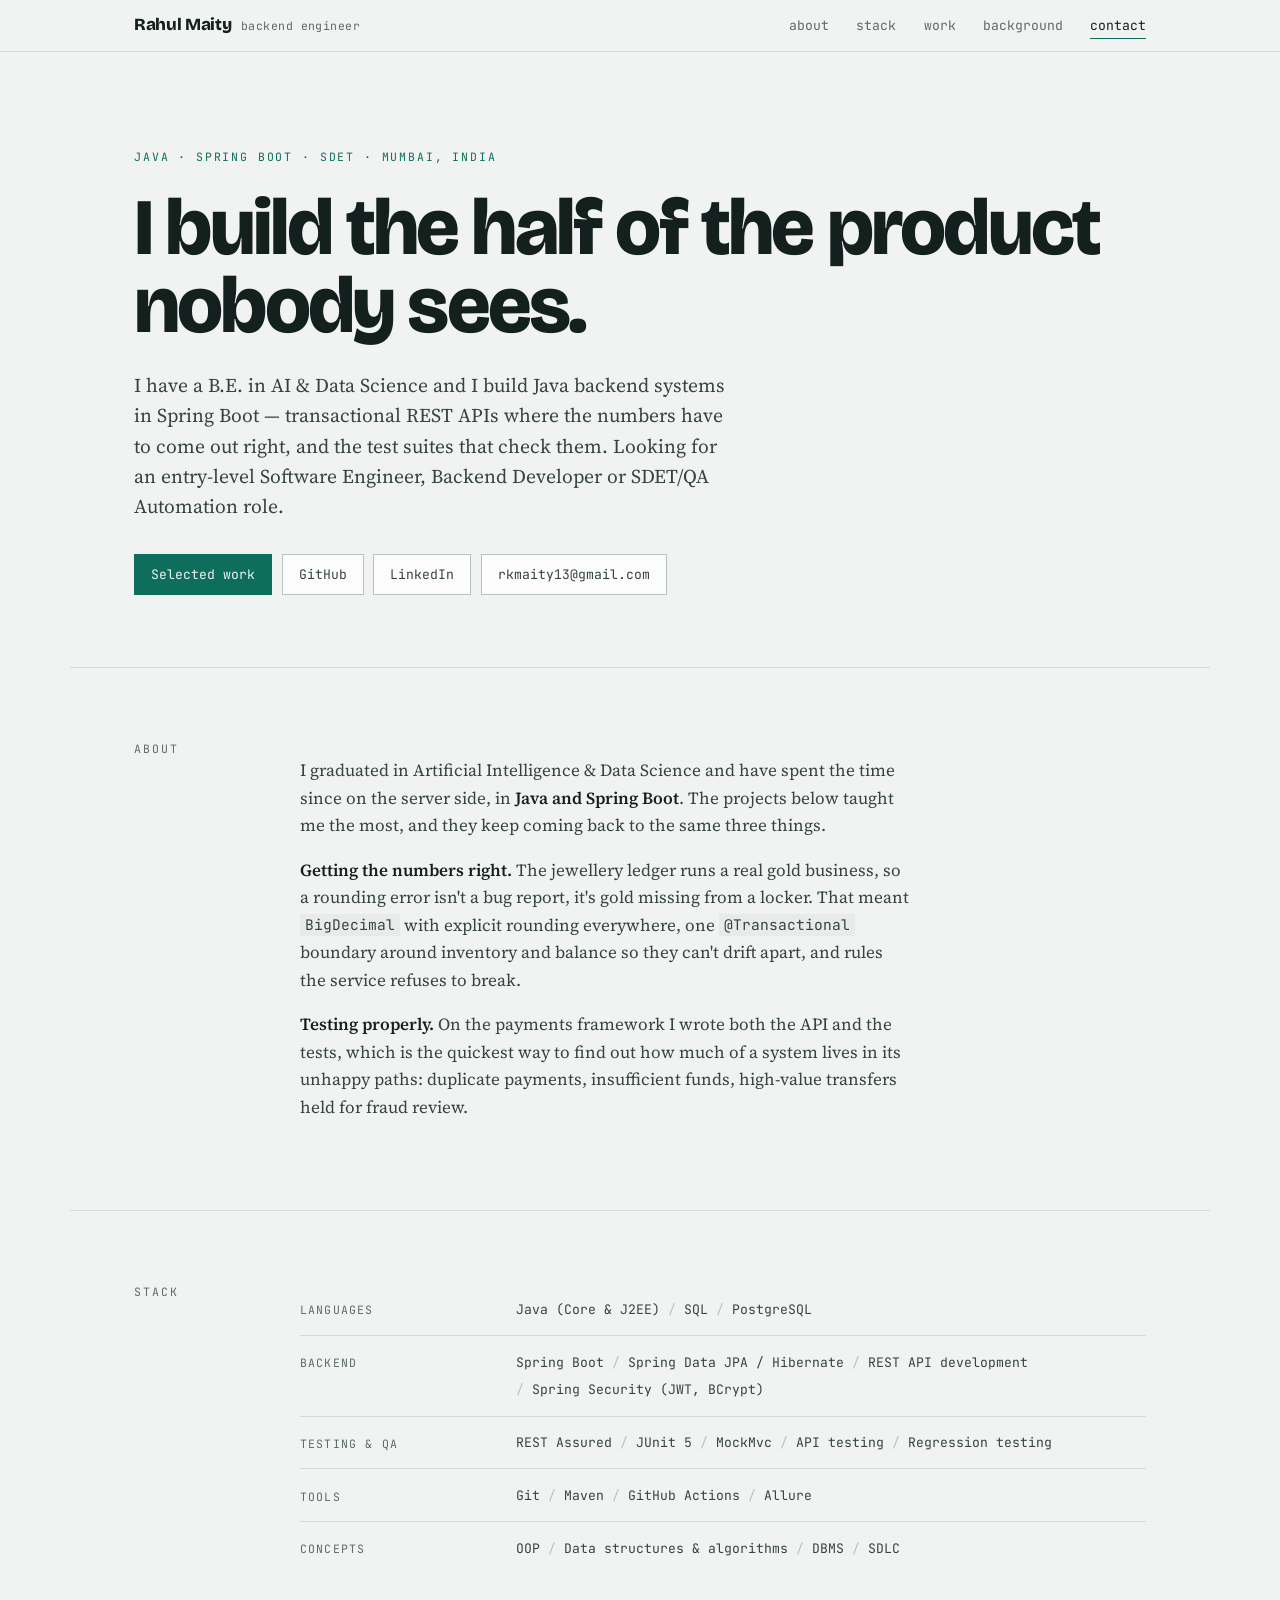
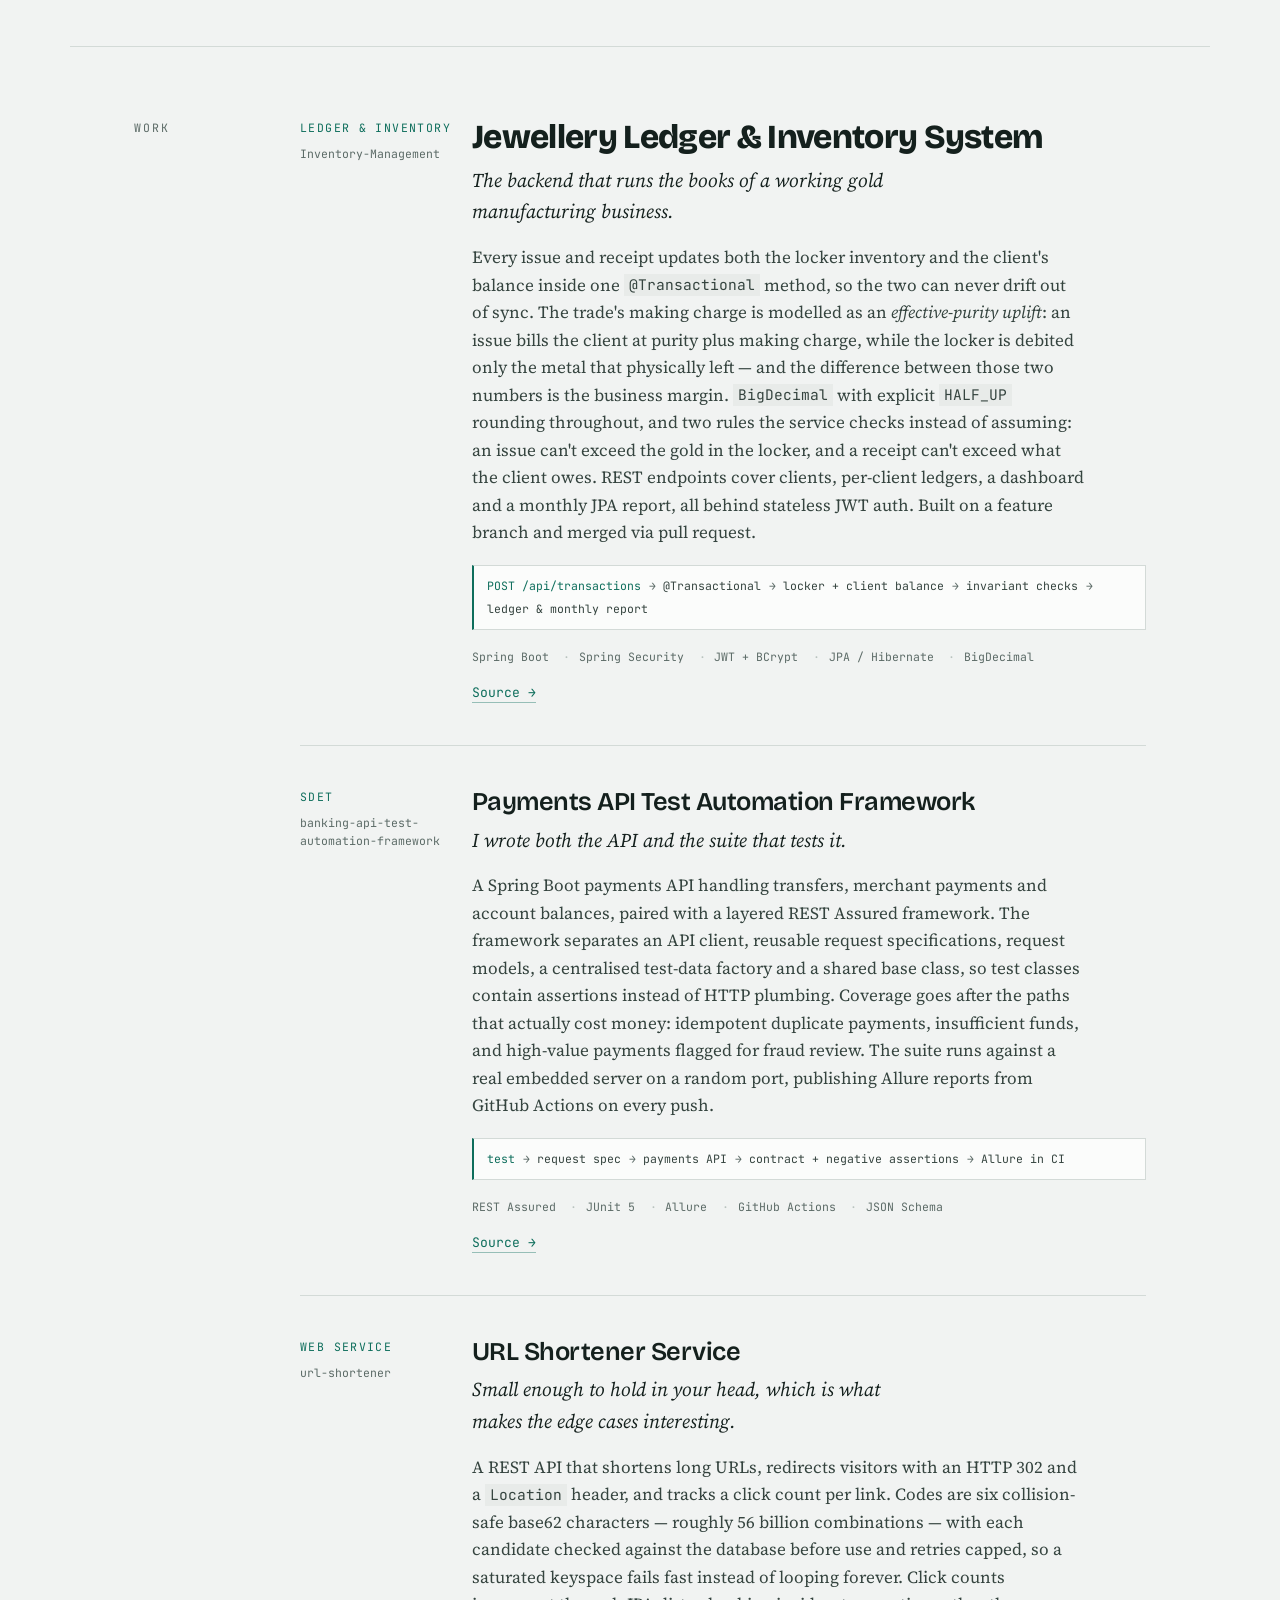
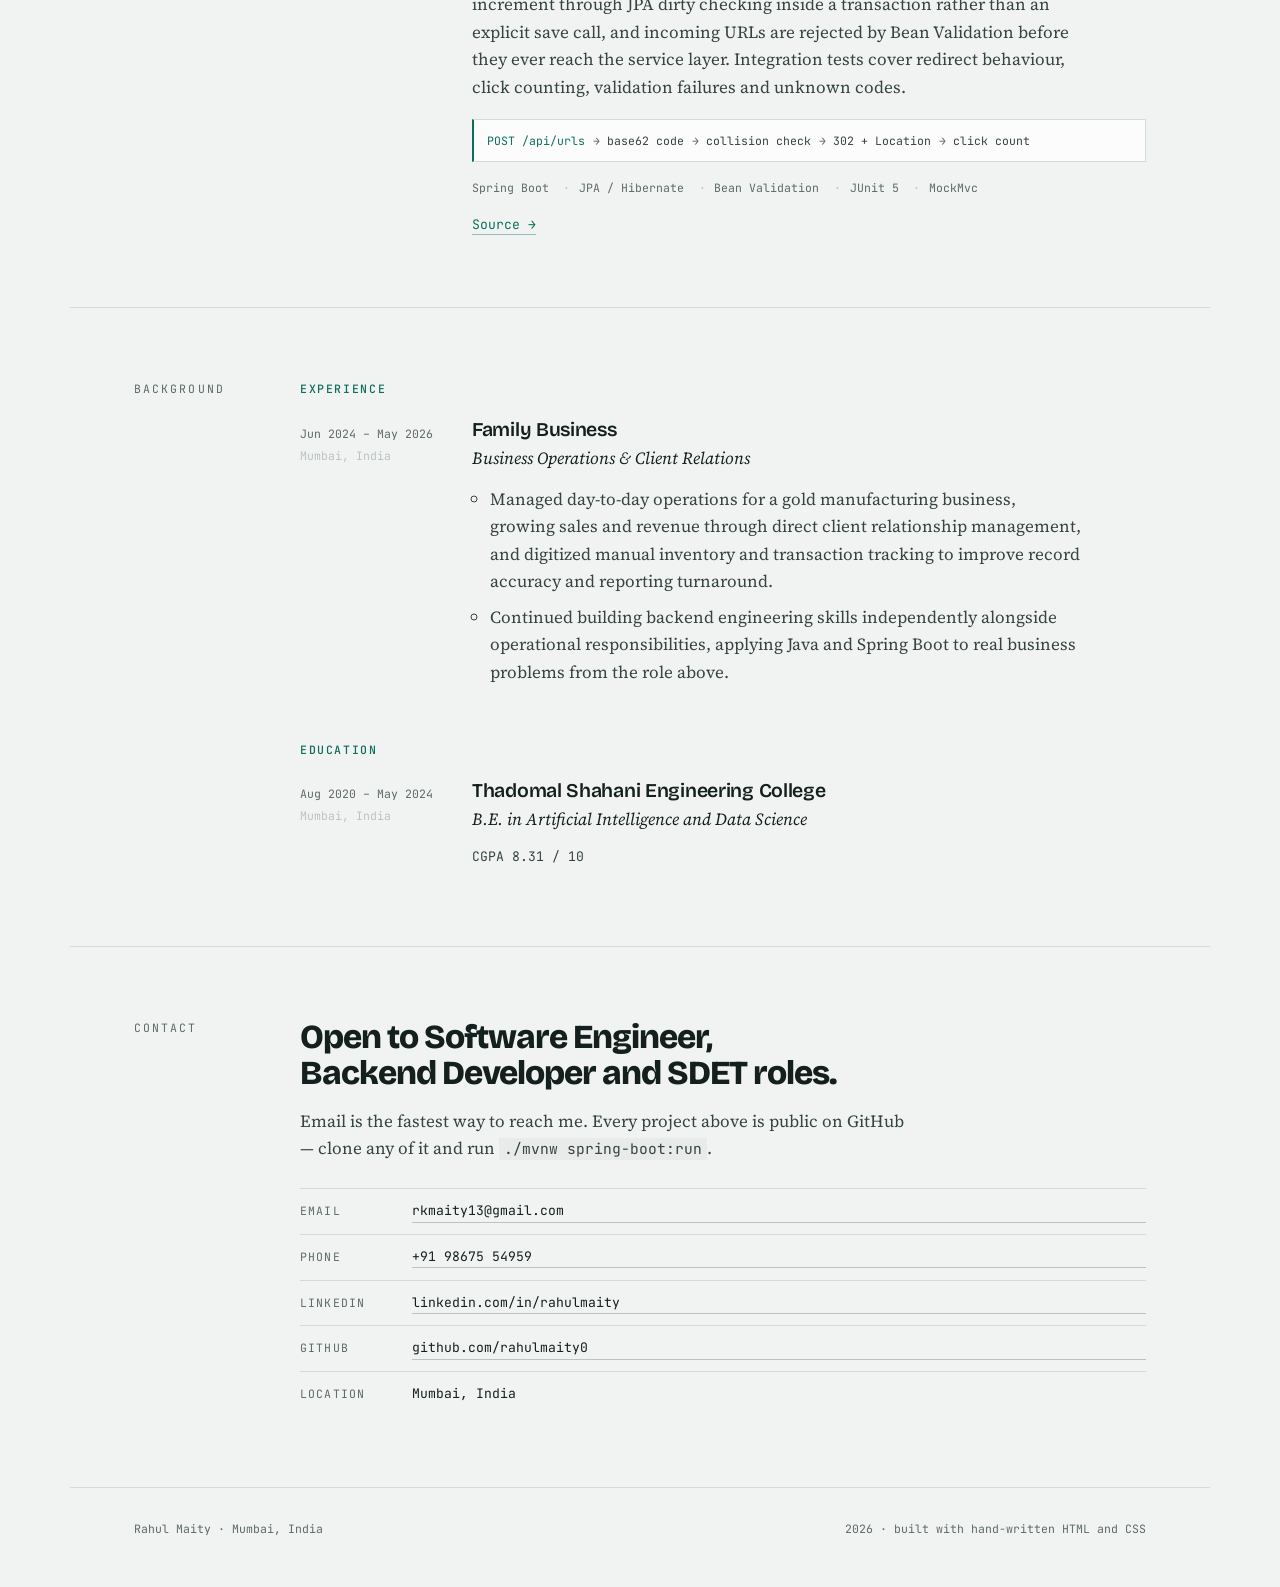
==== commit c7ada374: "Cut the RAG and Kafka projects Down to the three projects on my resume: the jewellery ledger, the pa" ====
--- a/alt-pine/index.html
+++ b/alt-pine/index.html
@@ -55,7 +55,6 @@
       <p>I graduated in Artificial Intelligence &amp; Data Science and have spent the time since on the server side, in <strong>Java and Spring Boot</strong>. The projects below taught me the most, and they keep coming back to the same three things.</p>
       <p><strong>Getting the numbers right.</strong> The jewellery ledger runs a real gold business, so a rounding error isn't a bug report, it's gold missing from a locker. That meant <code>BigDecimal</code> with explicit rounding everywhere, one <code>@Transactional</code> boundary around inventory and balance so they can't drift apart, and rules the service refuses to break.</p>
       <p><strong>Testing properly.</strong> On the payments framework I wrote both the API and the tests, which is the quickest way to find out how much of a system lives in its unhappy paths: duplicate payments, insufficient funds, high-value transfers held for fraud review.</p>
-      <p><strong>Understanding the layer below.</strong> Beyond the résumé projects I've built an event-driven Kafka pipeline and a retrieval-augmented service on Spring AI, mostly to find out what changes when a call becomes a message on a topic, or when an answer has to come from a document instead of a model's memory.</p>
     </div>
   </section>
 
@@ -99,14 +98,7 @@
 <span>DBMS</span>
 <span>SDLC</span></dd>
         </div>
-        <div class="stack-group">
-          <dt>Also built with</dt>
-          <dd><span>Apache Kafka</span>
-<span>Spring AI</span>
-<span>Docker Compose</span>
-<span>Metabase</span></dd>
-        </div>
-      </dl>
+        </dl>
     </div>
   </section>
 
@@ -173,43 +165,7 @@
           </div>
         </li>
 
-        <li class="record">
-          <div class="record-meta">
-            <span class="domain">Streaming</span>
-            <span class="repo">ecommerce-stream-analytics</span>
-          </div>
-          <div class="record-main">
-            <h2>E-Commerce Stream Analytics Pipeline</h2>
-            <p class="record-role">Two Spring Boot services, one Kafka topic, a database and a dashboard.</p>
-            <p class="prose">A producer service mints order events onto a Kafka topic; a consumer service reads them, writes to PostgreSQL and exposes analytics endpoints, with Metabase reading the same tables for revenue, top-product and regional dashboards. Kafka sits in the middle so the two services never call each other. The consumer can be down for a while and catch up from its offset when it comes back. Duplicate events are handled by making <code>order_id</code> the primary key.</p>
-            <p class="flow"><span>producer-service</span>
-<span>kafka topic</span>
-<span>consumer-service</span>
-<span>postgres</span>
-<span>metabase</span></p>
-            <ul class="tags"><li>Spring Kafka</li><li>PostgreSQL</li><li>Docker Compose</li><li>Metabase</li><li>Multi-module Maven</li></ul>
-            <p class="links"><a href="https://github.com/rahulmaity0/ecommerce-stream-analytics" rel="noopener">Source &rarr;</a></p>
-          </div>
-        </li>
-
-        <li class="record">
-          <div class="record-meta">
-            <span class="domain">Retrieval AI</span>
-            <span class="repo">document-rag-api</span>
-          </div>
-          <div class="record-main">
-            <h2>Document RAG API</h2>
-            <p class="record-role">Ask questions of a PDF and get answers from the PDF, not from the model.</p>
-            <p class="prose">Uploaded PDFs get parsed page by page with Spring AI's <code>PagePdfDocumentReader</code>, embedded, then indexed into a vector store. A question runs a similarity search first, and the chat client answers strictly from the chunks that come back &mdash; the constraint is the feature, because it is what stops the model from filling gaps with plausible fiction. Endpoints sit behind Spring Security.</p>
-            <p class="flow"><span>PDF upload</span>
-<span>chunk + embed</span>
-<span>vector store</span>
-<span>similarity search</span>
-<span>grounded answer</span></p>
-            <ul class="tags"><li>Spring AI</li><li>OpenAI</li><li>Vector store</li><li>Spring Security</li><li>Java 17</li></ul>
-            <p class="links"><a href="https://github.com/rahulmaity0/document-rag-api" rel="noopener">Source &rarr;</a></p>
-          </div>
-        </li>
+
 
       </ol>
     </div>
